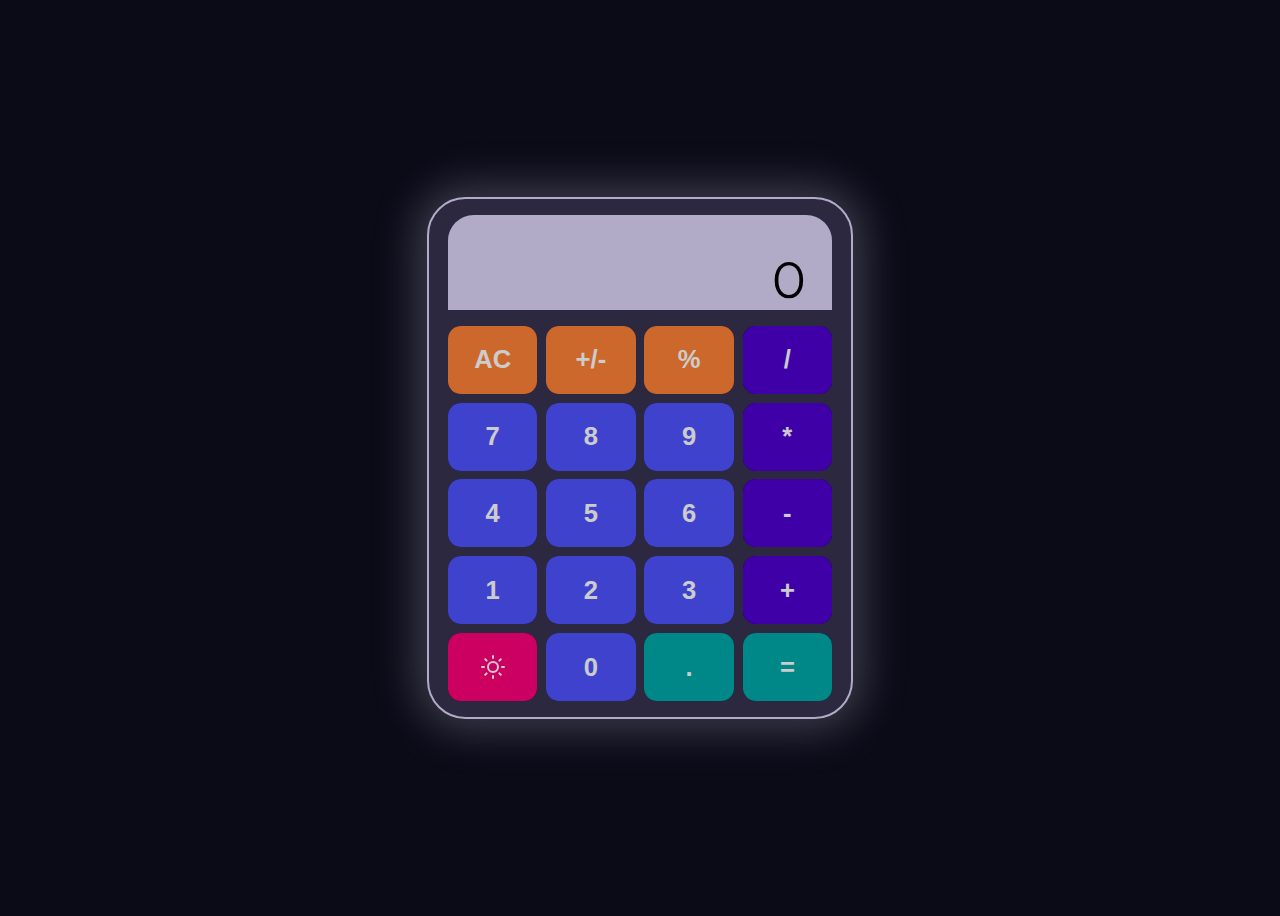
==== index.html @ 320873a6 "Initialising javascript structure." ====
<!DOCTYPE html>
<html lang="en">
  <head>
    <meta charset="UTF-8" />
    <meta name="viewport" content="width=device-width, initial-scale=1.0" />
    <title>Calculator</title>
    <link rel="stylesheet" href="styles.css" />
    <link rel="preconnect" href="https://fonts.googleapis.com" />
    <link rel="preconnect" href="https://fonts.gstatic.com" crossorigin />
    <link
      href="https://fonts.googleapis.com/css2?family=Montserrat:wght@100;200;300;400;500;600;700;800;900&display=swap"
      rel="stylesheet"
    />
    <link rel="icon" href="images/calculator.png" type="image/png" />
  </head>
  <body class="darkMode">
    <div class="gridContainer">
      <div class="screenContainer">
        <div class="screenContent">
          <div class="screenTop"></div>
          <div class="screenMain">0</div>
        </div>
      </div>
      <div class="btnContainer">
        <button class="btn orange">AC</button>
      </div>
      <div class="btnContainer">
        <button class="btn orange">+/-</button>
      </div>
      <div class="btnContainer">
        <button class="btn orange">%</button>
      </div>
      <div class="btnContainer">
        <button class="btn purple">/</button>
      </div>
      <div class="btnContainer">
        <button class="btn blue">7</button>
      </div>
      <div class="btnContainer">
        <button class="btn blue">8</button>
      </div>
      <div class="btnContainer">
        <button class="btn blue">9</button>
      </div>
      <div class="btnContainer">
        <button class="btn purple">*</button>
      </div>
      <div class="btnContainer">
        <button class="btn blue">4</button>
      </div>
      <div class="btnContainer">
        <button class="btn blue">5</button>
      </div>
      <div class="btnContainer">
        <button class="btn blue">6</button>
      </div>
      <div class="btnContainer">
        <button class="btn purple">-</button>
      </div>
      <div class="btnContainer">
        <button class="btn blue">1</button>
      </div>
      <div class="btnContainer">
        <button class="btn blue">2</button>
      </div>
      <div class="btnContainer">
        <button class="btn blue">3</button>
      </div>
      <div class="btnContainer">
        <button class="btn purple">+</button>
      </div>
      <div class="btnContainer">
        <div class="toggleLDMode">
          <img
            src="images/sun.svg"
            alt="Sun Icon"
            id="sunIcon"
            class="active"
          />
          <img
            src="images/moon.svg"
            alt="Moon Icon"
            id="moonIcon"
            class="inactive"
          />
        </div>
      </div>
      <div class="btnContainer">
        <button class="btn blue">0</button>
      </div>
      <div class="btnContainer">
        <button class="btn green">.</button>
      </div>
      <div class="btnContainer">
        <button class="btn green">=</button>
      </div>
    </div>
    <script src="main.js"></script>
  </body>
</html>
---- styles.css ----
:root {
  --button-blue: #4f53ff;
  --button-purple: #5000d2;
  --button-orange: #ff8236;
  --button-green: #00a9a9;
  --button-pink: #ff007a;

  --dark-off-black: #0a0b17;
  --dark-off-gray: #2c2840;

  --light-off-white: #f9faf8;
  --light-off-gray: #b2abc8;

  font-family: "Montserrat", sans-serif;
}
body {
  display: flex;
  min-height: 100vh;
  justify-content: center;
  align-items: center;
  transition: background-color 0.5s ease-in-out, color 0.5s ease-in-out;
}
.darkMode {
  background-color: var(--dark-off-black);
}
.lightMode {
  background-color: var(--light-off-white);
}
.gridContainer {
  display: grid;
  grid-template-columns: repeat(4, 1fr);
  grid-template-rows: 1.5fr 1fr 1fr 1fr 1fr 1fr;
  gap: 0.7vw;
  height: 38vw;
  width: 30vw;
  border-radius: 3vw;
  transition: background-color 0.5s ease-in-out, color 0.5s ease-in-out,
    border 0.5s ease-in-out, box-shadow 0.5s ease-in-out;
  padding: 1.2vw 1.5vw 1.2vw 1.5vw;
}
.darkMode .gridContainer {
  background-color: var(--dark-off-gray);
  border: 0.2vw solid var(--light-off-gray);
  box-shadow: 0 0 3.3vw 0.8vw rgba(178, 171, 200, 0.3);
}
.lightMode .gridContainer {
  background-color: var(--light-off-gray);
  border: 0.2vw solid var(--dark-off-gray);
  box-shadow: 0 0 3.3vw 0.8vw rgba(10, 11, 23, 0.3);
}
.screenContainer {
  grid-column: span 4;
  transition: background-color 0.5s ease-in-out, color 0.5s ease-in-out;
  margin-bottom: 0.5vw;
  border-top-left-radius: 2vw;
  border-top-right-radius: 2vw;
  overflow-x: auto;
}
.screenContent {
  display: flex;
  flex-direction: column;
  align-items: flex-end;
  height: 100%;
  width: fit-content;
  min-width: 100%;
}
.darkMode .screenContainer {
  background-color: var(--light-off-gray);
}
.lightMode .screenContainer {
  background-color: white;
}
.screenTop {
  height: 35%;
  display: flex;
  align-items: center;
  justify-content: end;
  font-size: 1.5vw;
  text-align: right;
  padding: 0 1.5vw 0 0;
  margin: 0 0 0 0;
  width: fit-content;
}
.screenMain {
  height: 65%;
  display: flex;
  align-items: center;
  justify-content: end;
  font-size: 4vw;
  text-align: right;
  padding: 0 2vw 0 0;
  margin: 0 0 0 0;
  width: fit-content;
}
.btnContainer {
  transition: background-color 0.5s ease-in-out, color 0.5s ease-in-out;
  overflow: hidden;
  border-radius: 1vw;
}
.blue {
  background-color: var(--button-blue);
}
.purple {
  background-color: var(--button-purple);
}
.orange {
  background-color: var(--button-orange);
}
.green {
  background-color: var(--button-green);
}
.toggleLDMode {
  background-color: var(--button-pink);
  font-size: 2vw;
  font-weight: 600;
  opacity: 0.8;
}
.active {
  display: inline-block;
}
.inactive {
  display: none;
}
@keyframes fadeIn {
  from {
    opacity: 0;
  }
  to {
    opacity: 1;
  }
}
@keyframes fadeOut {
  from {
    opacity: 1;
  }
  to {
    opacity: 0;
  }
}
#sunIcon,
#moonIcon {
  animation-duration: 0.5s;
  animation-timing-function: ease-in-out;
  animation-fill-mode: forwards;
}
#sunIcon.active {
  animation-name: fadeIn;
}
#moonIcon.active {
  animation-name: fadeIn;
}
#sunIcon.inactive {
  animation-name: fadeOut;
}
#moonIcon.inactive {
  animation-name: fadeOut;
}
.lightMode .btnContainer {
  background-color: white;
}
.darkMode .btnContainer {
  background-color: black;
}
.btn {
  border: none;
  padding: 10px 20px;
  cursor: pointer;
  grid-area: auto;
  width: 100%;
  height: 100%;
  font-size: 2vw;
  font-weight: 600;
  opacity: 0.8;
}
.btn:hover,
.toggleLDMode:hover {
  opacity: 1;
  font-weight: 800;
}
.btnContainer .btn {
  transition: background-color 0.5s ease-in-out, color 0.5s ease-in-out;
}
.lightMode .btn {
  color: var(--dark-off-black);
}
.darkMode .btn {
  color: white;
}
.btnContainer div {
  text-align: center;
  display: flex;
  align-items: center;
  justify-content: center;
  height: 100%;
  color: white;
  cursor: pointer;
  font-weight: 700;
}
@media (max-width: 1080px) {
  .gridContainer {
    width: 40vw;
    height: 48vw;
    gap: 1vw;
    line-height: 0%;
  }
  .btnContainer .btn,
  .btnContainer .toggleLDMode {
    font-size: 3vw;
  }
}
@media (max-width: 768px) {
  .gridContainer {
    width: 60vw;
    height: 76vw;
    gap: 1.2vw;
  }
  .btnContainer .btn,
  .btnContainer .toggleLDMode {
    font-size: 5vw;
  }
  #sunIcon,
  #moonIcon {
    max-width: 50%;
  }
}
@media (max-width: 450px) {
  .gridContainer {
    width: 72vw;
    height: 91.2vw;
    gap: 1.2vw;
  }
  .btnContainer .btn,
  .btnContainer .toggleLDMode {
    font-size: 5vw;
  }
  #sunIcon,
  #moonIcon {
    max-width: 30%;
  }
}
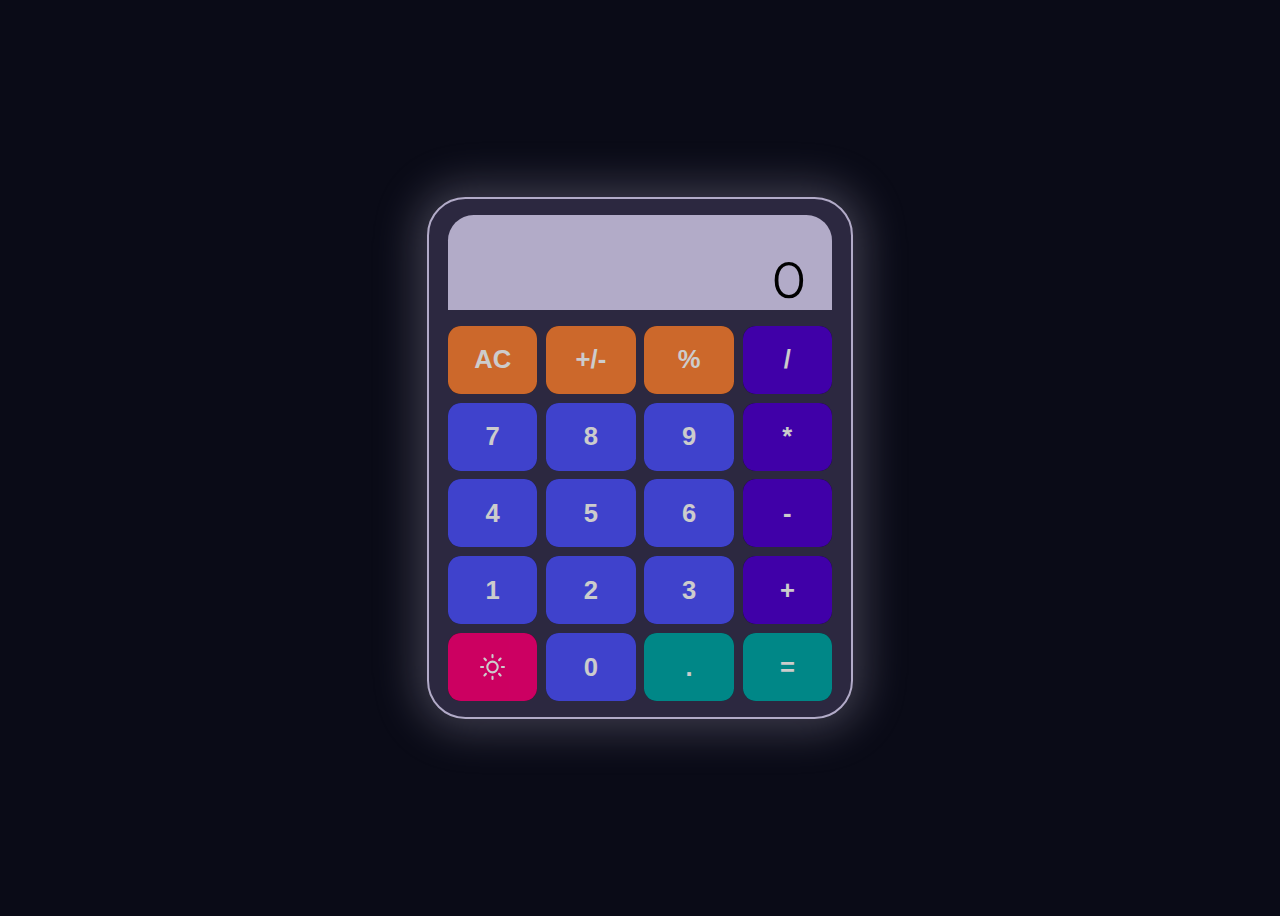
==== commit 2d799583: "Calculator logic is basically fully functional." ====
--- a/index.html
+++ b/index.html
@@ -17,57 +17,57 @@
     <div class="gridContainer">
       <div class="screenContainer">
         <div class="screenContent">
-          <div class="screenTop"></div>
-          <div class="screenMain">0</div>
+          <div class="screenTop" id="screenTop"></div>
+          <div class="screenMain" id="screenMain">0</div>
         </div>
       </div>
       <div class="btnContainer">
-        <button class="btn orange">AC</button>
+        <button class="btn orange" data-calculator="reset">AC</button>
       </div>
       <div class="btnContainer">
-        <button class="btn orange">+/-</button>
+        <button class="btn orange" data-calculator="changesign">+/-</button>
       </div>
       <div class="btnContainer">
-        <button class="btn orange">%</button>
+        <button class="btn orange" data-calculator="generic">%</button>
       </div>
       <div class="btnContainer">
-        <button class="btn purple">/</button>
+        <button class="btn purple" data-calculator="generic">/</button>
       </div>
       <div class="btnContainer">
-        <button class="btn blue">7</button>
+        <button class="btn blue" data-calculator="generic">7</button>
       </div>
       <div class="btnContainer">
-        <button class="btn blue">8</button>
+        <button class="btn blue" data-calculator="generic">8</button>
       </div>
       <div class="btnContainer">
-        <button class="btn blue">9</button>
+        <button class="btn blue" data-calculator="generic">9</button>
       </div>
       <div class="btnContainer">
-        <button class="btn purple">*</button>
+        <button class="btn purple" data-calculator="generic">*</button>
       </div>
       <div class="btnContainer">
-        <button class="btn blue">4</button>
+        <button class="btn blue" data-calculator="generic">4</button>
       </div>
       <div class="btnContainer">
-        <button class="btn blue">5</button>
+        <button class="btn blue" data-calculator="generic">5</button>
       </div>
       <div class="btnContainer">
-        <button class="btn blue">6</button>
+        <button class="btn blue" data-calculator="generic">6</button>
       </div>
       <div class="btnContainer">
-        <button class="btn purple">-</button>
+        <button class="btn purple" data-calculator="generic">-</button>
       </div>
       <div class="btnContainer">
-        <button class="btn blue">1</button>
+        <button class="btn blue" data-calculator="generic">1</button>
       </div>
       <div class="btnContainer">
-        <button class="btn blue">2</button>
+        <button class="btn blue" data-calculator="generic">2</button>
       </div>
       <div class="btnContainer">
-        <button class="btn blue">3</button>
+        <button class="btn blue" data-calculator="generic">3</button>
       </div>
       <div class="btnContainer">
-        <button class="btn purple">+</button>
+        <button class="btn purple" data-calculator="generic">+</button>
       </div>
       <div class="btnContainer">
         <div class="toggleLDMode">
@@ -86,15 +86,16 @@
         </div>
       </div>
       <div class="btnContainer">
-        <button class="btn blue">0</button>
+        <button class="btn blue" data-calculator="generic">0</button>
       </div>
       <div class="btnContainer">
-        <button class="btn green">.</button>
+        <button class="btn green" data-calculator="generic">.</button>
       </div>
       <div class="btnContainer">
-        <button class="btn green">=</button>
+        <button class="btn green" data-calculator="generic">=</button>
       </div>
     </div>
-    <script src="main.js"></script>
+    <script type="module" src="/javascript/app.js" defer></script>
+    <!-- <script src="main.js"></script> -->
   </body>
 </html>
--- a/styles.css
+++ b/styles.css
@@ -115,6 +115,9 @@
   font-weight: 600;
   opacity: 0.8;
 }
+.toggleLDMode img {
+  width: 2vw;
+}
 .active {
   display: inline-block;
 }
@@ -207,6 +210,9 @@
   .btnContainer .toggleLDMode {
     font-size: 3vw;
   }
+  .toggleLDMode img {
+    width: 3vw;
+  }
 }
 @media (max-width: 768px) {
   .gridContainer {
@@ -218,6 +224,9 @@
   .btnContainer .toggleLDMode {
     font-size: 5vw;
   }
+  .toggleLDMode img {
+    width: 5vw;
+  }
   #sunIcon,
   #moonIcon {
     max-width: 50%;
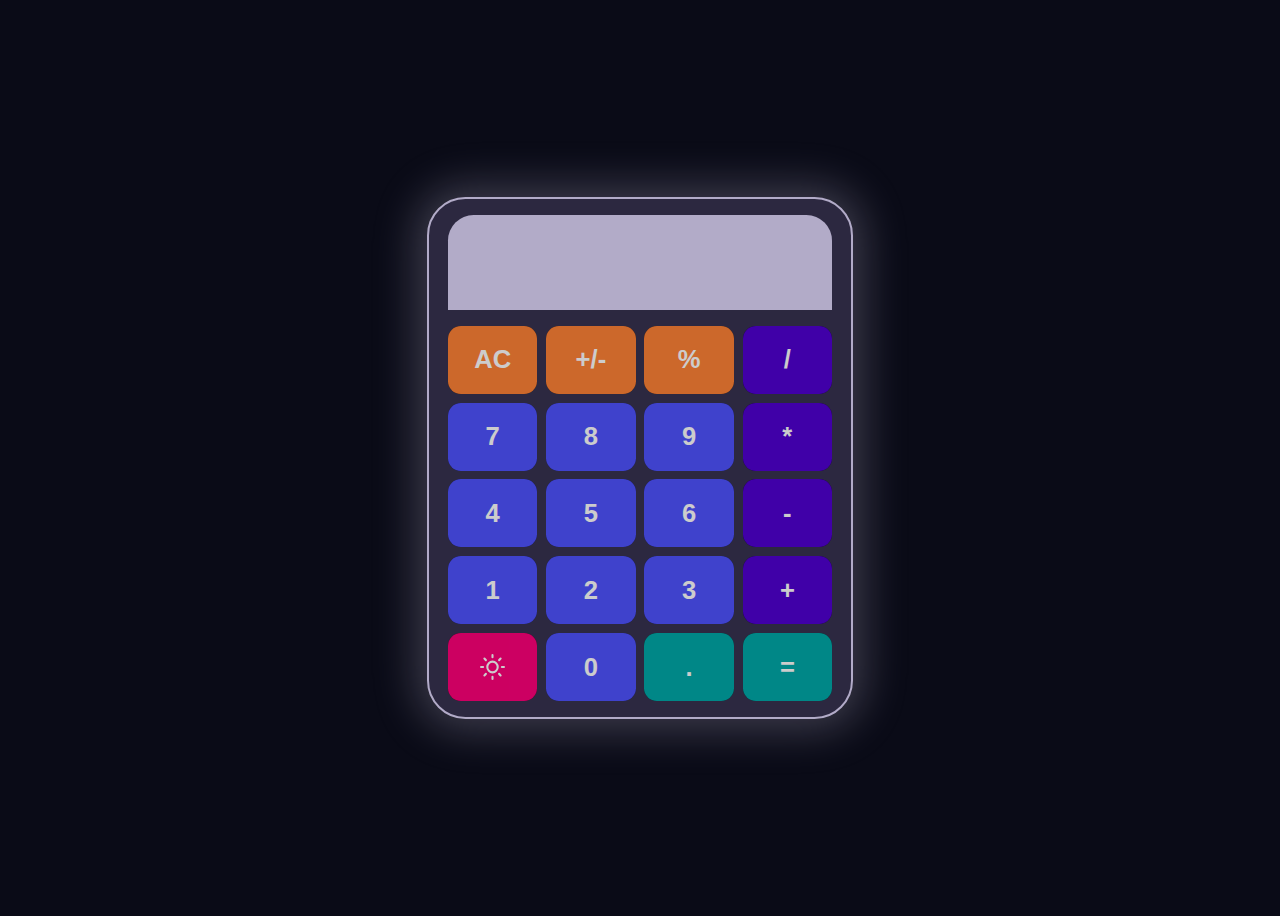
==== commit 49bcfcb1: "displayingValues" ====
--- a/index.html
+++ b/index.html
@@ -18,7 +18,7 @@
       <div class="screenContainer">
         <div class="screenContent">
           <div class="screenTop" id="screenTop"></div>
-          <div class="screenMain" id="screenMain">0</div>
+          <div class="screenMain" id="screenMain"></div>
         </div>
       </div>
       <div class="btnContainer">
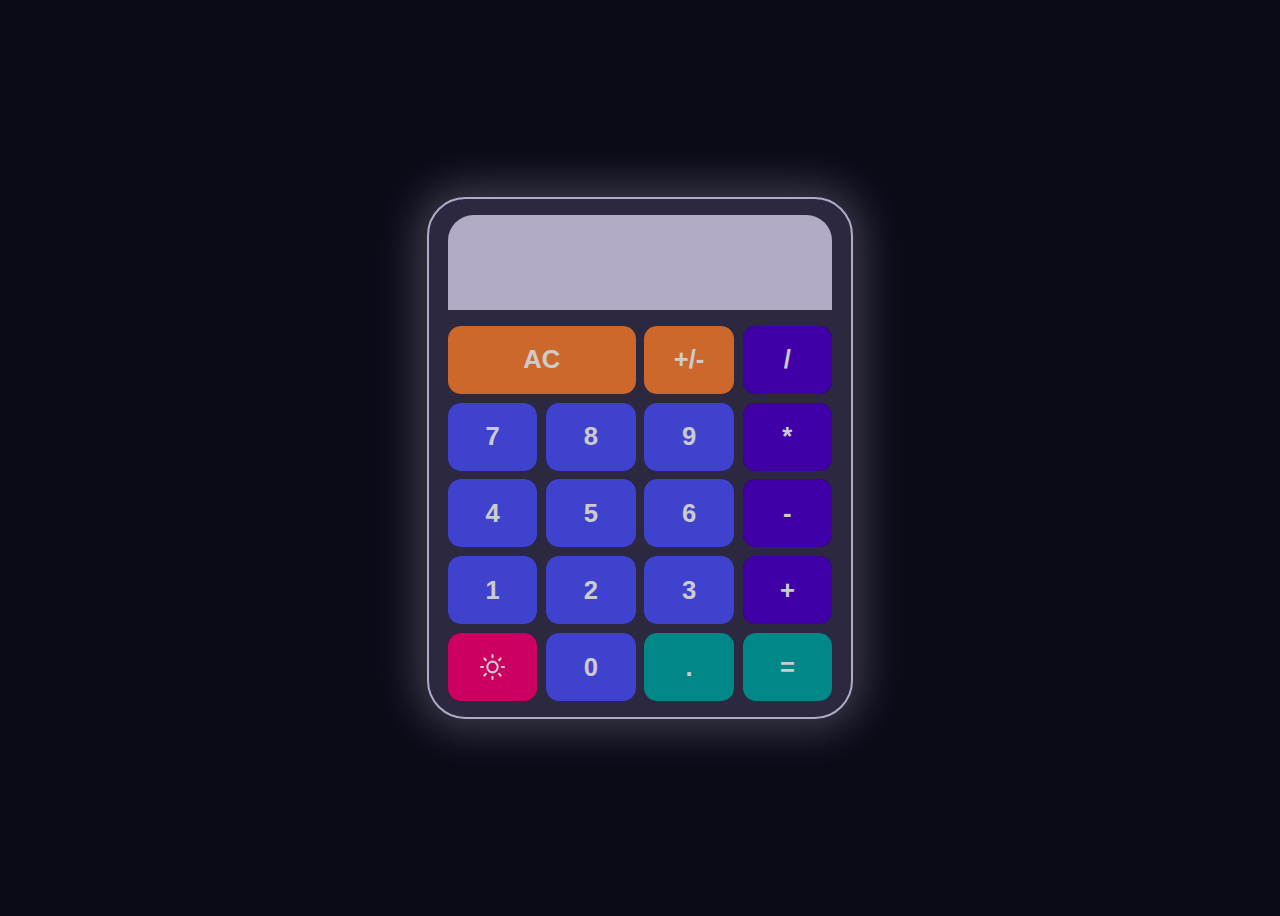
==== commit d7a91eb7: "finalChanges" ====
--- a/index.html
+++ b/index.html
@@ -21,15 +21,15 @@
           <div class="screenMain" id="screenMain"></div>
         </div>
       </div>
-      <div class="btnContainer">
+      <div class="btnContainer reset">
         <button class="btn orange" data-calculator="reset">AC</button>
       </div>
       <div class="btnContainer">
         <button class="btn orange" data-calculator="changesign">+/-</button>
       </div>
-      <div class="btnContainer">
+      <!-- <div class="btnContainer">
         <button class="btn orange" data-calculator="generic">%</button>
-      </div>
+      </div> -->
       <div class="btnContainer">
         <button class="btn purple" data-calculator="generic">/</button>
       </div>
--- a/styles.css
+++ b/styles.css
@@ -97,6 +97,9 @@
   overflow: hidden;
   border-radius: 1vw;
 }
+.gridContainer .reset {
+  grid-column: span 2;
+}
 .blue {
   background-color: var(--button-blue);
 }
